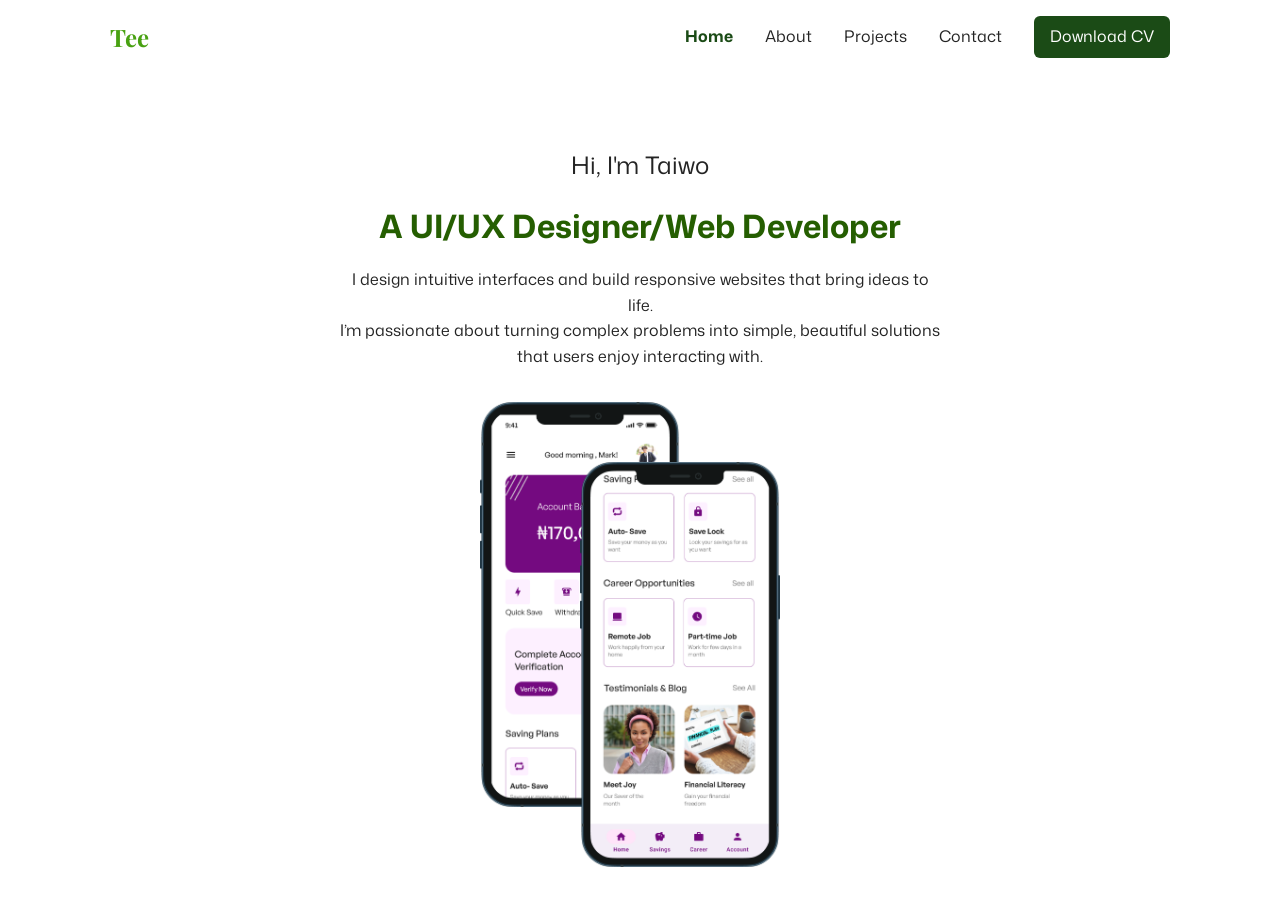
==== index.html @ 858d31c2 "updated the site name updated the site name so it can carry the name" ====
<!doctype html>
<html lang="en">
  <head>
    <meta charset="UTF-8" />
    <meta name="viewport" content="width=device-width, initial-scale=1.0" />
    <title>My Portfolio</title>
    <link rel="stylesheet" href="css/style.css" />
    <link rel="preconnect" href="https://fonts.googleapis.com" />
    <link rel="preconnect" href="https://fonts.gstatic.com" crossorigin />
    <link rel="preconnect" href="https://fonts.googleapis.com" />
    <link rel="preconnect" href="https://fonts.gstatic.com" crossorigin />
    <link rel="preconnect" href="https://fonts.gstatic.com" crossorigin />

    <link
      href="https://fonts.googleapis.com/css2?family=Mona+Sans:wght@400;500;600;700&family=Playfair+Display:wght@400;600;700&display=swap"
      rel="stylesheet"
    />
  </head>
  <body>
    <header class="site-header">
      <div class="container">
        <nav class="nav-bar">
          <a href="#" class="logo">Tee</a>

          <svg
            class="menu-icon"
            xmlns="http://www.w3.org/2000/svg"
            width="24"
            height="24"
            viewBox="0 0 24 24"
          >
            <path
              fill="currentColor"
              d="M3 6h18v2H3zm0 5h18v2H3zm0 5h18v2H3z"
            />
          </svg>

          <ul class="right-links">
            <li><a href="#" class="nav-link active">Home</a></li>
            <li><a href="#" class="nav-link">About</a></li>
            <li><a href="#" class="nav-link">Projects</a></li>
            <li><a href="#" class="nav-link">Contact</a></li>
            <li>
              <a
                href="cv/Taiwo_Akanbi_CV.pdf"
                download="Taiwo_Akanbi_CV"
                class="nav-link btn"
                >Download CV</a
              >
            </li>
          </ul>
        </nav>
        <div class="hero-section">
          <h1>Hi, I'm Taiwo</h1>
          <p>
            <span class="hero-title-role">A UI/UX Designer/Web Developer</span>
          </p>
          <p class="description">
            I design intuitive interfaces and build responsive websites that
            bring ideas to life. <br />I’m passionate about turning complex
            problems into simple, beautiful solutions that users enjoy
            interacting with.
          </p>
          <div class="mockup-wrapper">
            <img
              class="first-image"
              src="./images/savings1.png"
              alt="mockup image"
            />
            <img
              class="second-image"
              src="./images/savings2.png"
              alt="mockup image2"
            />
          </div>
        </div>
      </div>
    </header>
    <script src="js/index.js"></script>
  </body>
</html>
---- css/style.css ----
:root {
  --primary: #1b4b16;
  --secondary: #48a111;
  --accent: #f2b50b;
  --white: #ffffff;
  --black: #242424;
}

* {
  box-sizing: border-box;
  margin: 0;
  padding: 0;
}

body {
  font-family:
    "Mona Sans",
    system-ui,
    -apple-system,
    Segoe UI,
    Roboto,
    Arial,
    sans-serif;
  line-height: 1.6;
  margin: 0;
  color: var(--black);
}

.container {
  width: min(1100px, 100%);
  margin: 0 auto;
  padding: 0 20px;
}

.nav-bar {
  display: flex;
  justify-content: space-between;
  align-items: center;
  position: relative;
  padding: 16px 0;
}

.nav-bar a {
  text-decoration: none;
}

.logo {
  font-size: 1.5rem;
  font-weight: 700;
  color: var(--secondary);
  font-family: "Playfair Display", serif;
  transition: color 0.3s ease;
}

.logo:hover {
  color: var(--primary);
}

.right-links {
  display: flex;
  align-items: center;
  gap: 2rem;
  list-style: none;
  flex-wrap: wrap;
  justify-content: flex-end;
}

.nav-link {
  color: var(--black);
  transition: all 0.3s ease;
}

.nav-link:hover {
  color: var(--primary);
  text-decoration: underline;
}

.active {
  color: var(--primary);
  font-weight: 700;
  text-decoration: underline;
}

.active:hover {
  color: var(--secondary);
}

.btn {
  background-color: var(--primary);
  color: var(--white);
  padding: 8px 16px;
  border-radius: 6px;
  transition: all 0.3s ease;
  text-decoration: none;
  display: inline-block;
}

.btn:hover {
  background-color: var(--secondary);
  color: var(--white);
  text-decoration: none;
}

.menu-icon {
  display: none;
  cursor: pointer;
  color: var(--black);
}

.hero-section {
  display: flex;
  flex-direction: column;
  justify-content: center;
  align-items: center;
  text-align: center;
  padding: 72px 0 40px;
  gap: 16px;
}

.hero-section h1 {
  font-size: 24px;
  font-weight: 400;
}

.hero-title-role {
  color: #255e01;
  font-weight: 700;
  font-size: 32px;
}

.description {
  font-weight: 400;
  max-width: 60ch;
}

.mockup-wrapper {
  position: relative;
  width: 320px;
  height: 320px;
  margin-top: 16px;
}

.first-image {
  position: absolute;
  left: 0;
  top: 0;
  width: 200px;
  height: auto;
}

.second-image {
  position: absolute;
  left: 100px;
  top: 60px;
  width: 200px;
  height: auto;
}

@media (max-width: 480px) {
  .menu-icon {
    display: block;
  }

  .right-links {
    display: none;
  }

  .right-links.open-icon {
    display: flex;
    flex-direction: column;
    gap: 1rem;

    position: absolute;
    top: 56px;
    right: 0;

    background: var(--white);
    padding: 14px;
    border-radius: 10px;
    box-shadow: 0 10px 30px rgba(0, 0, 0, 0.12);
    width: min(240px, 90vw);
    z-index: 10;
  }

  .right-links.open-icon .btn {
    width: 100%;
    text-align: center;
  }

  .hero-title-role {
    font-size: 24px;
  }

  .mockup-wrapper {
    width: 260px;
    height: 260px;
  }

  .first-image,
  .second-image {
    width: 160px;
  }

  .second-image {
    left: 80px;
    top: 50px;
  }
}
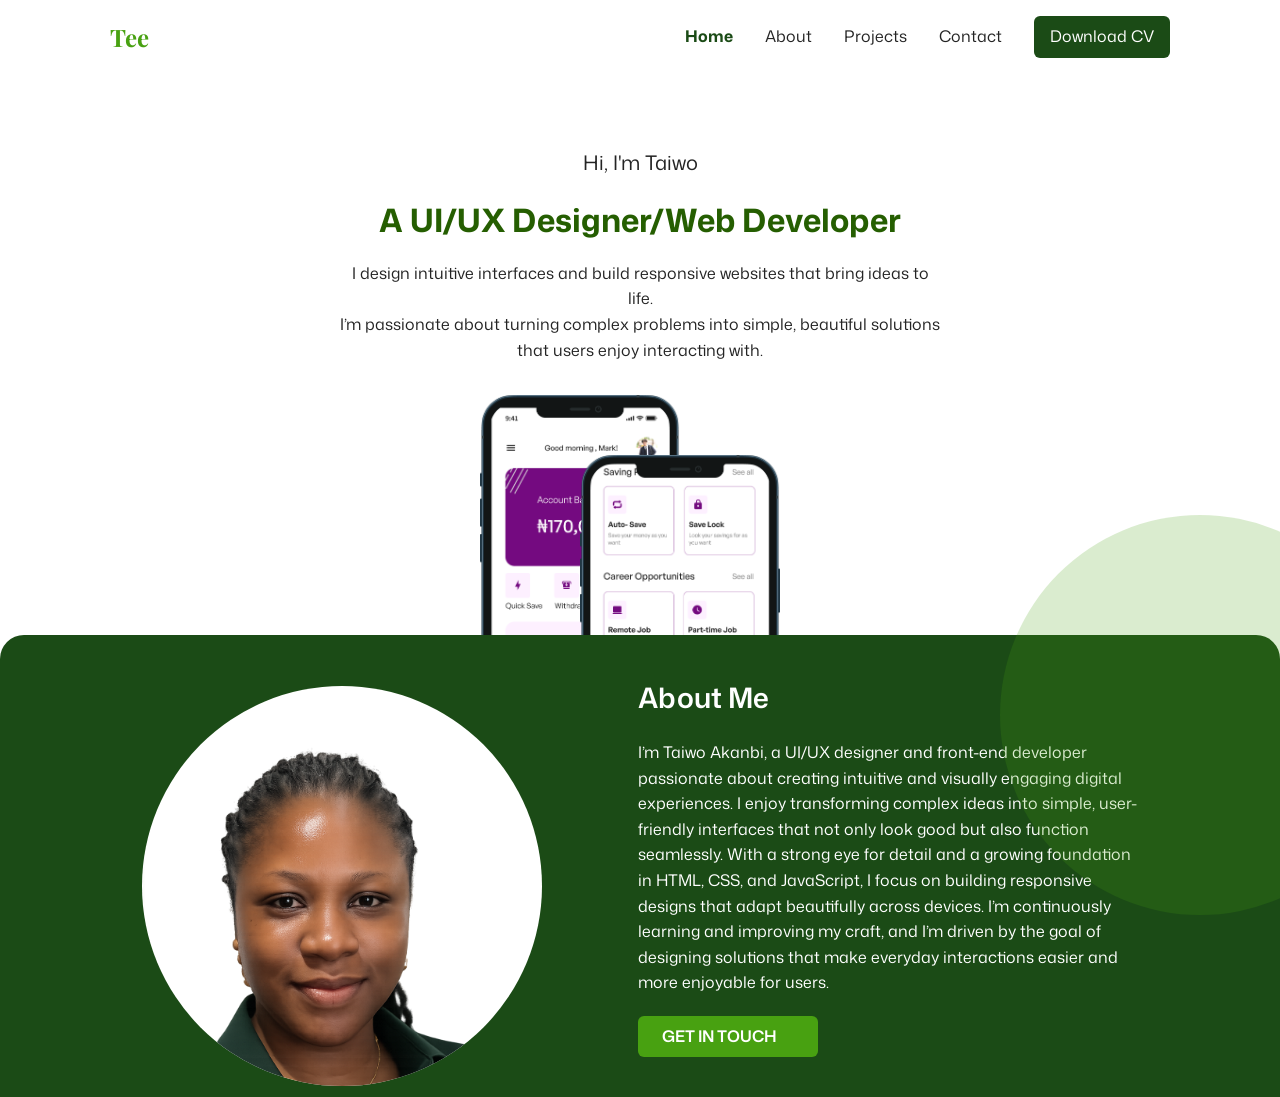
==== commit bd32a25d: "about-section I designed the about-section" ====
--- a/index.html
+++ b/index.html
@@ -42,7 +42,7 @@
             <li><a href="#" class="nav-link">Contact</a></li>
             <li>
               <a
-                href="cv/Taiwo_Akanbi_CV.pdf"
+                href="cv/Taiwo_Adetoun_Akanbi_public_ CV.pdf"
                 download="Taiwo_Akanbi_CV"
                 class="nav-link btn"
                 >Download CV</a
@@ -51,7 +51,7 @@
           </ul>
         </nav>
         <div class="hero-section">
-          <h1>Hi, I'm Taiwo</h1>
+          <h2>Hi, I'm Taiwo</h2>
           <p>
             <span class="hero-title-role">A UI/UX Designer/Web Developer</span>
           </p>
@@ -76,6 +76,32 @@
         </div>
       </div>
     </header>
+    <div class="about-page">
+      <div class="decor"></div>
+      <div class="container">
+        <div class="about-contents">
+          <div class="my-image">
+            <img src="images/tee_pix.png" alt="My picture" />
+          </div>
+          <div class="about-me">
+            <h3>About Me</h3>
+            <p class="describe-me">
+              I’m Taiwo Akanbi, a UI/UX designer and front-end developer
+              passionate about creating intuitive and visually engaging digital
+              experiences. I enjoy transforming complex ideas into simple,
+              user-friendly interfaces that not only look good but also function
+              seamlessly. With a strong eye for detail and a growing foundation
+              in HTML, CSS, and JavaScript, I focus on building responsive
+              designs that adapt beautifully across devices. I’m continuously
+              learning and improving my craft, and I’m driven by the goal of
+              designing solutions that make everyday interactions easier and
+              more enjoyable for users.
+            </p>
+            <a href="#about-page" class="about-btn">GET IN TOUCH</a>
+          </div>
+        </div>
+      </div>
+    </div>
     <script src="js/index.js"></script>
   </body>
 </html>
--- a/css/style.css
+++ b/css/style.css
@@ -27,7 +27,7 @@
 }
 
 .container {
-  width: min(1100px, 100%);
+  max-width: 1100px;
   margin: 0 auto;
   padding: 0 20px;
 }
@@ -64,6 +64,9 @@
   flex-wrap: wrap;
   justify-content: flex-end;
 }
+.right-links a:hover {
+  color: var(--primary);
+}
 
 .nav-link {
   color: var(--black);
@@ -71,18 +74,18 @@
 }
 
 .nav-link:hover {
-  color: var(--primary);
+  color: var(--secondary);
   text-decoration: underline;
+}
+h2 {
+  font-size: 20px;
+  font-weight: 400;
 }
 
 .active {
   color: var(--primary);
   font-weight: 700;
   text-decoration: underline;
-}
-
-.active:hover {
-  color: var(--secondary);
 }
 
 .btn {
@@ -97,7 +100,7 @@
 
 .btn:hover {
   background-color: var(--secondary);
-  color: var(--white);
+  color: var(--white) !important;
   text-decoration: none;
 }
 
@@ -115,6 +118,8 @@
   text-align: center;
   padding: 72px 0 40px;
   gap: 16px;
+  position: relative;
+  z-index: 1;
 }
 
 .hero-section h1 {
@@ -181,6 +186,19 @@
     width: min(240px, 90vw);
     z-index: 10;
   }
+  .right-links.open-icon a {
+    display: block;
+    padding: 10px 12px;
+    border-radius: 8px;
+  }
+  .right-links.open-icon li {
+    width: 100%;
+  }
+
+  .right-links.open-icon a:hover {
+    background: rgba(27, 75, 22, 0.08);
+    text-decoration: none;
+  }
 
   .right-links.open-icon .btn {
     width: 100%;
@@ -206,3 +224,124 @@
     top: 50px;
   }
 }
+
+.about-page {
+  background-color: var(--primary);
+  padding-top: 40px;
+
+  margin-top: -120px;
+  position: relative;
+  z-index: 2;
+
+  border-top-left-radius: 24px;
+  border-top-right-radius: 24px;
+}
+.about-contents {
+  display: flex;
+  justify-content: space-around;
+  align-items: center;
+  gap: 32px;
+  color: white;
+  position: relative;
+}
+.describe-me {
+  max-width: 500px;
+}
+.my-image {
+  width: 400px;
+  height: 400px;
+  background-color: var(--white);
+  border-radius: 50%;
+  position: relative;
+  overflow: hidden;
+}
+.my-image img {
+  width: 100%;
+  height: 100%;
+  object-fit: cover;
+  object-position: center top;
+  display: block;
+}
+.about-btn {
+  background-color: var(--secondary);
+  color: var(--white);
+  padding: 8px 24px;
+  border-radius: 6px;
+  transition: all 0.3s ease;
+  text-decoration: none;
+  display: inline-block;
+  width: 180px;
+  font-weight: 600;
+}
+
+.about-btn:hover {
+  background-color: #ccf3b5;
+  color: var(--primary);
+  text-decoration: none;
+}
+.about-me {
+  display: flex;
+  flex-direction: column;
+  gap: 20px;
+  padding-bottom: 40px;
+}
+.about-me h3 {
+  font-weight: 600;
+  font-size: 28px;
+}
+.decor {
+  width: 400px;
+  height: 400px;
+  border-radius: 400px;
+  background-color: var(--secondary);
+  position: absolute;
+  right: -120px;
+  top: -120px;
+  z-index: 10;
+  opacity: 0.2;
+}
+
+@media (max-width: 480px) {
+  .about-contents {
+    display: flex;
+    flex-direction: column;
+    gap: 32px;
+    color: white;
+  }
+
+  .about-me h3 {
+    display: block;
+  }
+  .describe-me {
+    display: block;
+  }
+  .about-btn {
+    display: block;
+  }
+
+  .my-image {
+    width: 200px;
+    height: 200px;
+  }
+
+  .about-me {
+    display: flex;
+    flex-direction: column;
+    gap: 20px;
+    justify-content: center;
+    align-items: center;
+    padding: 20px;
+  }
+  .describe-me {
+    text-align: center;
+  }
+  .decor {
+    width: 200px;
+    height: 200px;
+
+    top: -60px;
+    right: -60px;
+
+    opacity: 0.15;
+  }
+}
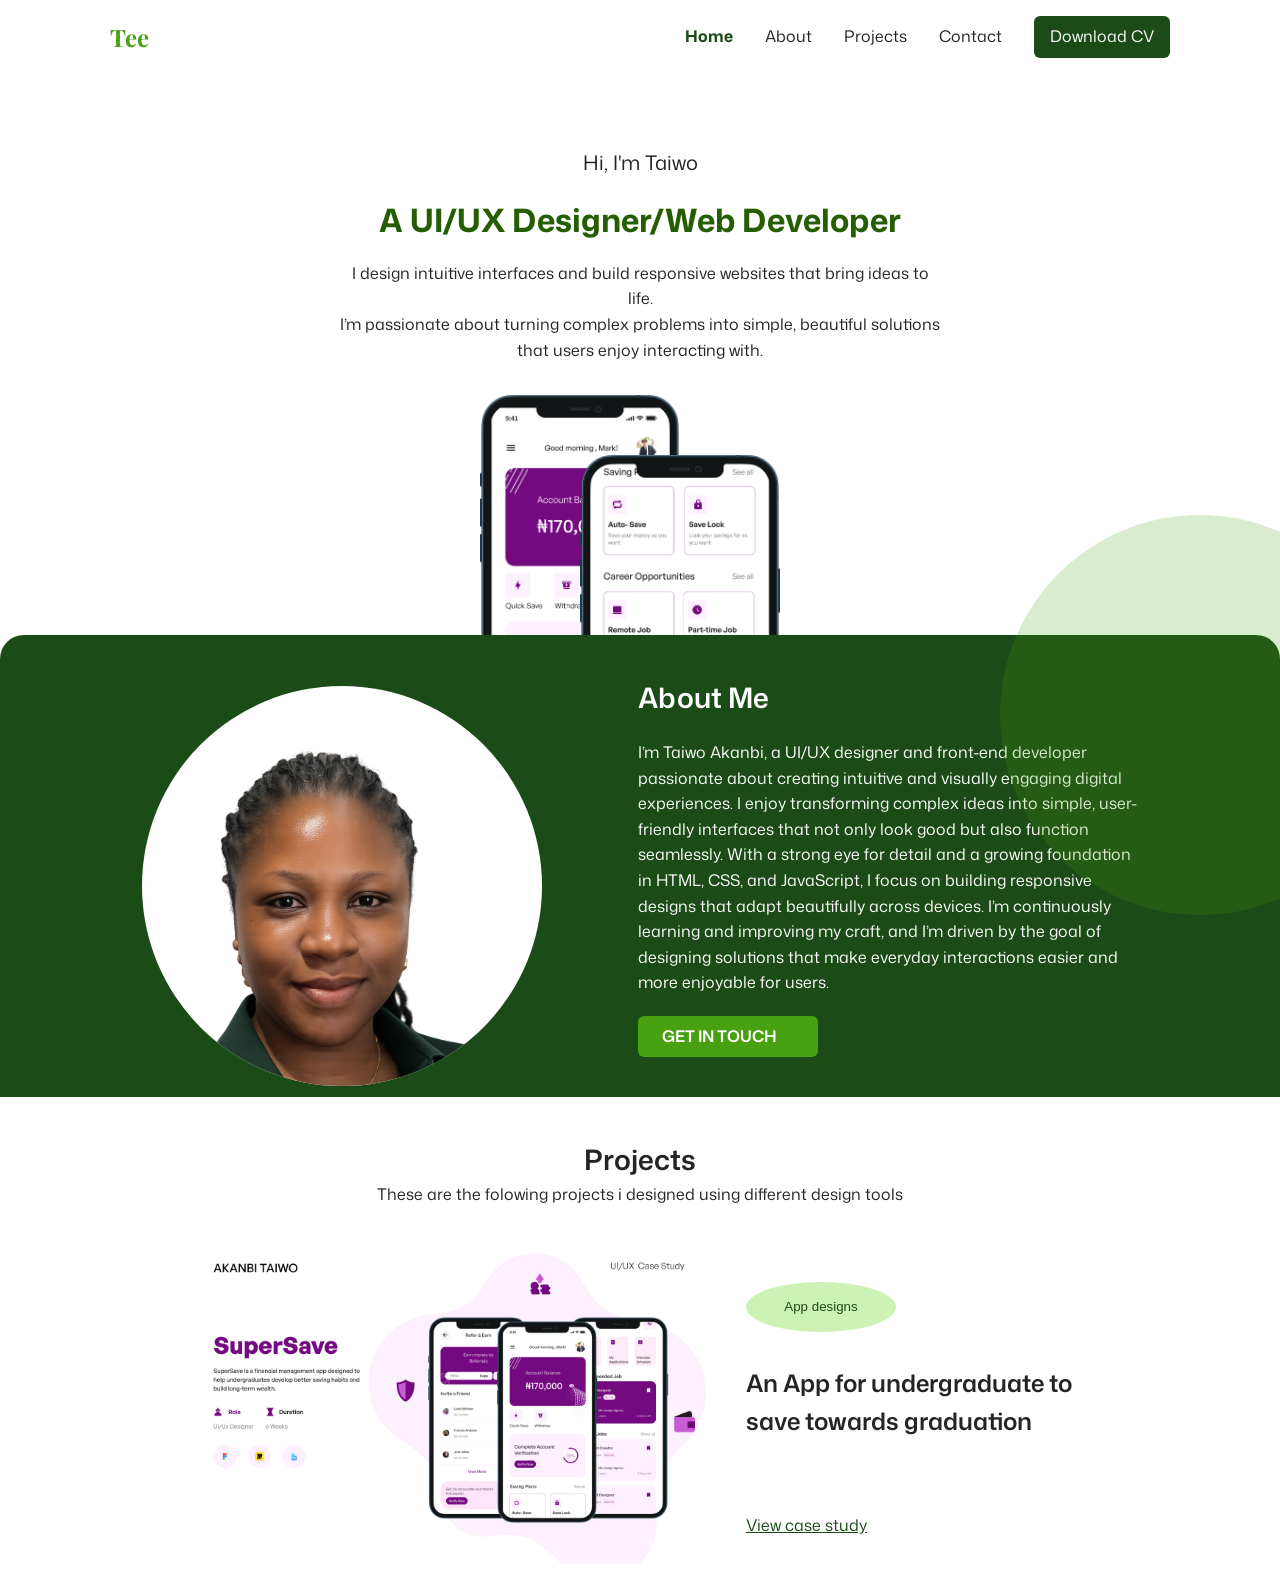
==== commit f0047015: "project i updated the project section of the portfoilo website" ====
--- a/index.html
+++ b/index.html
@@ -102,6 +102,31 @@
         </div>
       </div>
     </div>
+    <section class="project-section">
+      <div class="container">
+        <div class="project">
+          <h3>Projects</h3>
+          <p>
+            These are the folowing projects i designed using different design
+            tools
+          </p>
+          <div class="projects-phase">
+            <div class="project1-image">
+              <img src="images/Supersave.jpg" alt="Supersave App" />
+            </div>
+            <div class="project-description">
+              <button class="app-btn">App designs</button>
+              <p class="app-title">
+                An App for undergraduate to save towards graduation
+              </p>
+              <a href="projects/supersave/index.html" target="_blank"
+                >View case study</a
+              >
+            </div>
+          </div>
+        </div>
+      </div>
+    </section>
     <script src="js/index.js"></script>
   </body>
 </html>
--- a/css/style.css
+++ b/css/style.css
@@ -246,6 +246,7 @@
 }
 .describe-me {
   max-width: 500px;
+  text-align:left;
 }
 .my-image {
   width: 400px;
@@ -345,3 +346,56 @@
     opacity: 0.15;
   }
 }
+.projects-phase {
+  display:flex;
+  justify-content: center;
+  align-items: center;
+  gap:32px;
+}
+.project1-image{
+  width:50%;
+  height:auto;
+}
+.project1-image img {
+  width:100%;
+  height:100%;
+  object-fit: contain;
+}
+.project-description {
+  display:flex;
+  flex-direction: column;
+  gap:32px;
+}
+.app-btn {
+  background-color: #ccf3b5;
+  width:150px;
+  height:50px;
+  border:none;
+  border-radius:50%;
+  color:var(--primary);
+
+}
+.app-title{
+  font-size: 24px;
+  font-weight: 600;
+  width:350px;
+  text-align: left;
+}
+.project h3,p {
+  text-align: center;
+}
+.project h3{
+   font-weight: 600;
+  font-size: 28px;
+  padding-top:40px;
+}
+.project p{
+  padding-bottom:40px;
+}
+.project-description a {
+  color:var(--primary);
+  transition:color 0.3s ease;
+}
+.project-description a:hover {
+  color:var(--secondary);
+}
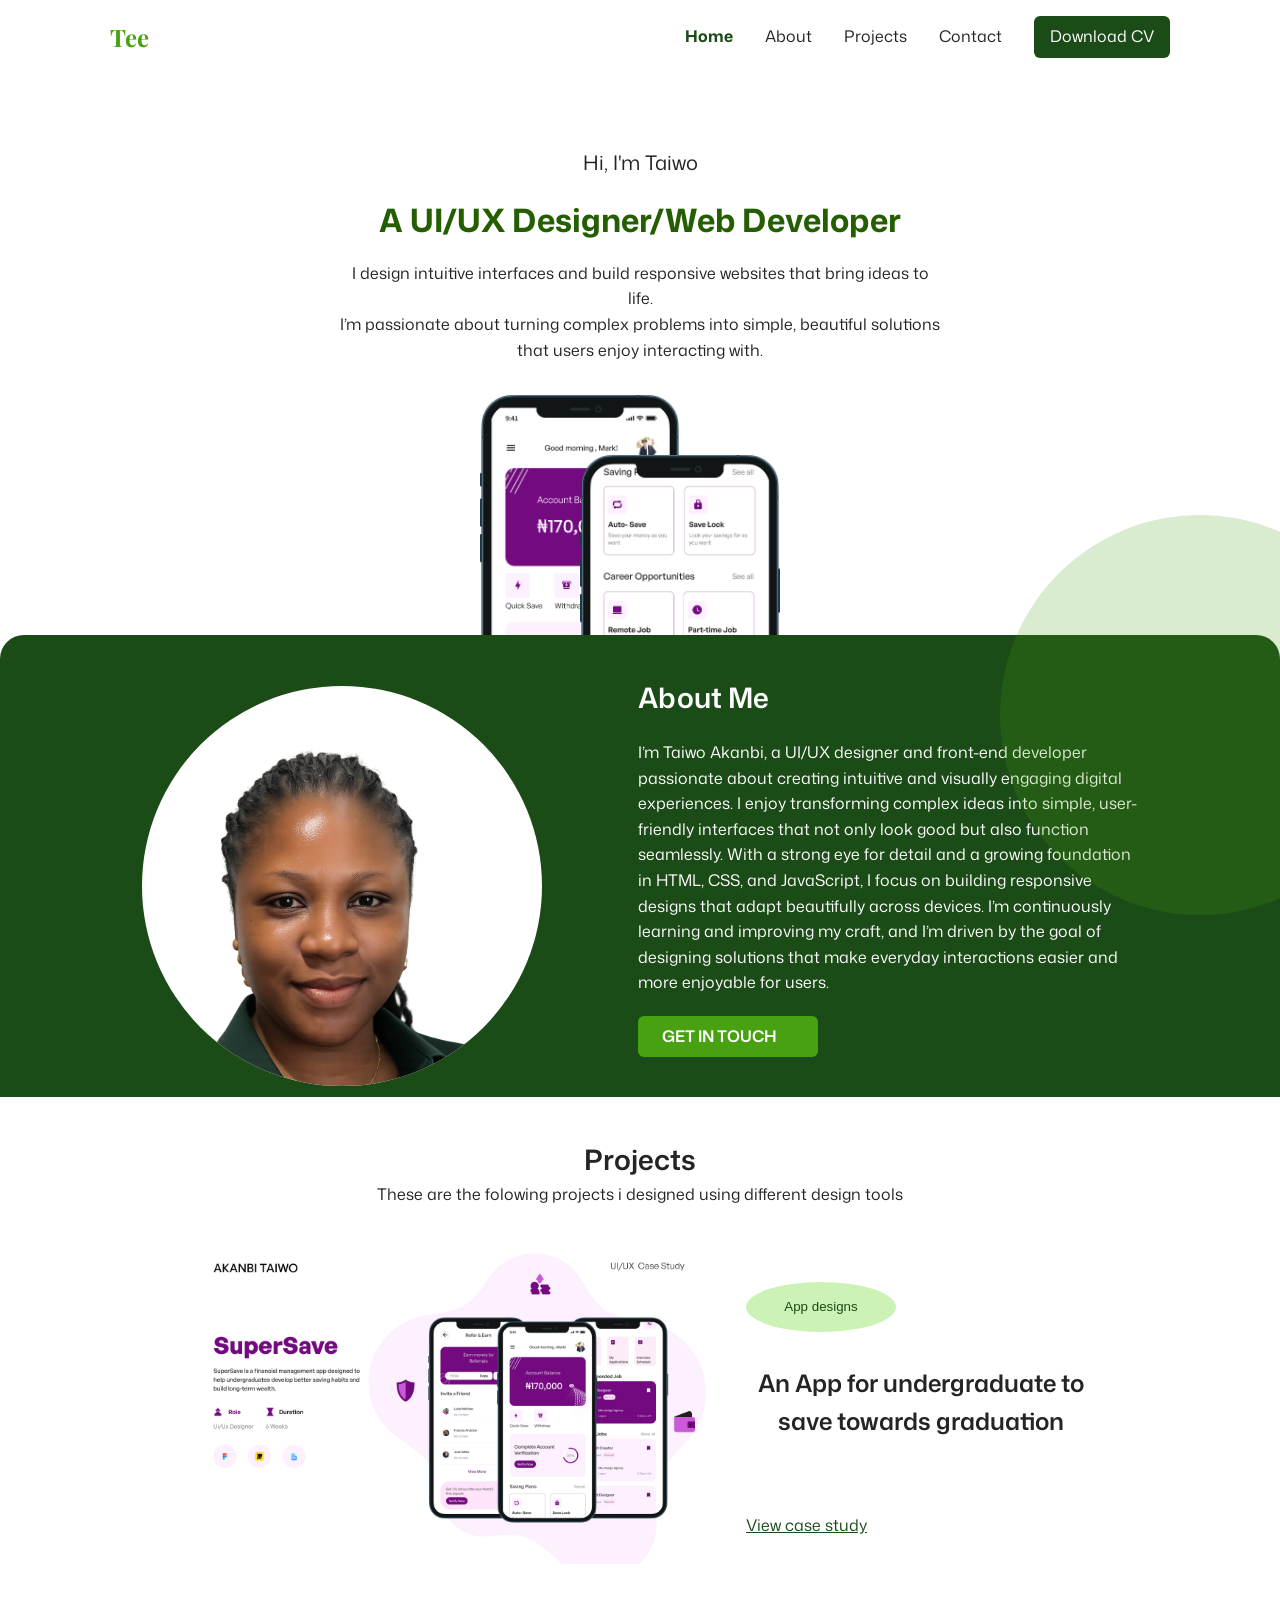
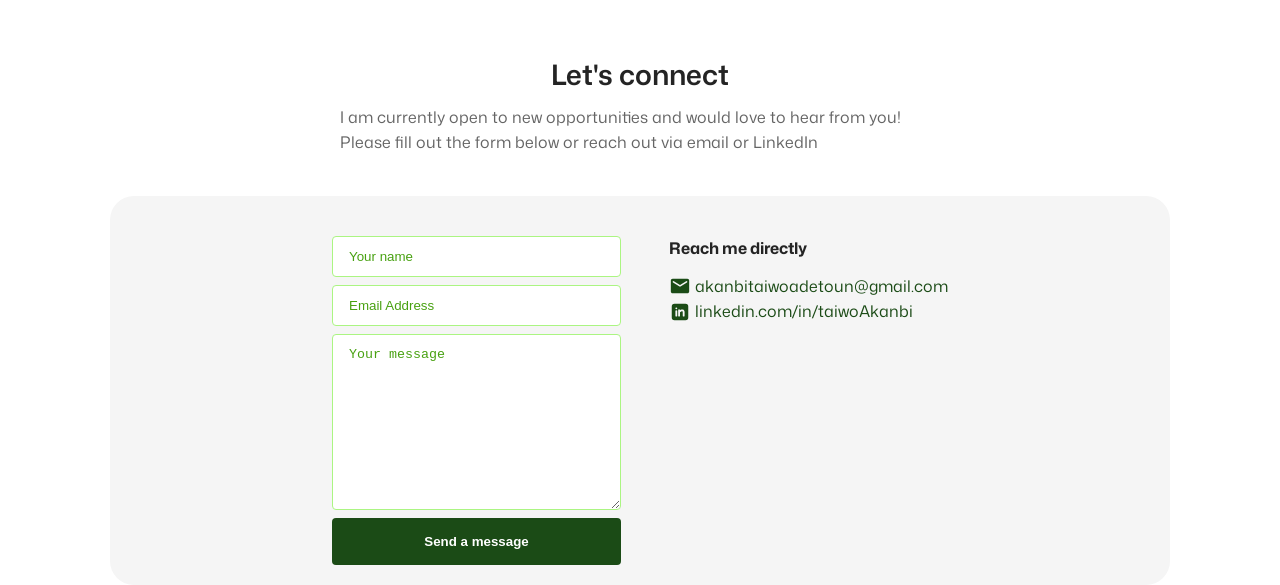
==== commit d95b1c11: "improved version i improved the contact section" ====
--- a/index.html
+++ b/index.html
@@ -127,6 +127,80 @@
         </div>
       </div>
     </section>
+    <section class="contact" id="contact">
+      <div class="container">
+        <h2 class="connect">Let's connect</h2>
+        <p class="connect-paragraph">
+          I am currently open to new opportunities and would love to hear from
+          you! Please fill out the form below or reach out via email or LinkedIn
+        </p>
+        <div class="contact-form">
+          <div class="form1">
+            <form action="" method="post">
+              <input type="text" id="name" placeholder="Your name" required />
+              <input
+                type="email"
+                id="email"
+                placeholder="Email Address"
+                required
+              />
+              <textarea
+                name="message"
+                id="message"
+                cols="30"
+                rows="10"
+                placeholder="Your message"
+              ></textarea>
+              <button type="submit" class="message-button">
+                Send a message
+              </button>
+            </form>
+          </div>
+          <div class="form2">
+            <h4>Reach me directly</h4>
+            <ul class="my-links">
+              <li class="link link1">
+                <svg
+                  xmlns="http://www.w3.org/2000/svg"
+                  width="24"
+                  height="24"
+                  viewBox="0 0 24 24"
+                >
+                  <path
+                    fill="currentColor"
+                    d="M20 4H4c-1.1 0-1.99.9-1.99 2L2 18c0 1.1.9 2 2 2h16c1.1 0 2-.9 2-2V6c0-1.1-.9-2-2-2m-.4 4.25l-7.07 4.42c-.32.2-.74.2-1.06 0L4.4 8.25a.85.85 0 1 1 .9-1.44L12 11l6.7-4.19a.85.85 0 1 1 .9 1.44"
+                  />
+                </svg>
+                <a href="mailto:akanbitaiwoadetoun@gmail.com">
+                  akanbitaiwoadetoun@gmail.com
+                </a>
+              </li>
+              <li class="link link2">
+                <svg
+                  xmlns="http://www.w3.org/2000/svg"
+                  width="24"
+                  height="24"
+                  viewBox="0 0 24 24"
+                >
+                  <g fill="none" fill-rule="evenodd">
+                    <path
+                      d="m12.593 23.258l-.011.002l-.071.035l-.02.004l-.014-.004l-.071-.035q-.016-.005-.024.005l-.004.01l-.017.428l.005.02l.01.013l.104.074l.015.004l.012-.004l.104-.074l.012-.016l.004-.017l-.017-.427q-.004-.016-.017-.018m.265-.113l-.013.002l-.185.093l-.01.01l-.003.011l.018.43l.005.012l.008.007l.201.093q.019.005.029-.008l.004-.014l-.034-.614q-.005-.018-.02-.022m-.715.002a.02.02 0 0 0-.027.006l-.006.014l-.034.614q.001.018.017.024l.015-.002l.201-.093l.01-.008l.004-.011l.017-.43l-.003-.012l-.01-.01z"
+                    />
+                    <path
+                      fill="currentColor"
+                      d="M18 3a3 3 0 0 1 3 3v12a3 3 0 0 1-3 3H6a3 3 0 0 1-3-3V6a3 3 0 0 1 3-3zM8 10a1 1 0 0 0-1 1v5a1 1 0 1 0 2 0v-5a1 1 0 0 0-1-1m3-1a1 1 0 0 0-1 1v6a1 1 0 1 0 2 0v-3.66c.305-.344.82-.748 1.393-.993c.333-.142.834-.2 1.182-.09a.55.55 0 0 1 .293.188c.052.07.132.226.132.555v4a1 1 0 0 0 2 0v-4c0-.67-.17-1.266-.524-1.744a2.54 2.54 0 0 0-1.301-.907c-.902-.283-1.901-.126-2.568.16a6 6 0 0 0-.623.312A1 1 0 0 0 11 9M8 7a1 1 0 1 0 0 2a1 1 0 0 0 0-2"
+                    />
+                  </g>
+                </svg>
+                <a href="https://linkedin.com/in/taiwoAkanbi" target="_blank">
+                  linkedin.com/in/taiwoAkanbi
+                </a>
+              </li>
+            </ul>
+          </div>
+        </div>
+      </div>
+    </section>
     <script src="js/index.js"></script>
   </body>
 </html>
--- a/css/style.css
+++ b/css/style.css
@@ -4,6 +4,7 @@
   --accent: #f2b50b;
   --white: #ffffff;
   --black: #242424;
+  --muted: rgba(36, 36, 36, 0.7);
 }
 
 * {
@@ -246,7 +247,7 @@
 }
 .describe-me {
   max-width: 500px;
-  text-align:left;
+  text-align: left;
 }
 .my-image {
   width: 400px;
@@ -347,55 +348,153 @@
   }
 }
 .projects-phase {
-  display:flex;
+  display: flex;
   justify-content: center;
   align-items: center;
-  gap:32px;
-}
-.project1-image{
-  width:50%;
-  height:auto;
+  gap: 32px;
+}
+.project1-image {
+  width: 50%;
+  height: auto;
 }
 .project1-image img {
-  width:100%;
-  height:100%;
+  width: 100%;
+  height: 100%;
   object-fit: contain;
 }
 .project-description {
-  display:flex;
+  display: flex;
   flex-direction: column;
-  gap:32px;
+  gap: 32px;
 }
 .app-btn {
   background-color: #ccf3b5;
-  width:150px;
-  height:50px;
-  border:none;
-  border-radius:50%;
-  color:var(--primary);
-
-}
-.app-title{
+  width: 150px;
+  height: 50px;
+  border: none;
+  border-radius: 50%;
+  color: var(--primary);
+}
+.app-title {
   font-size: 24px;
   font-weight: 600;
-  width:350px;
+  width: 350px;
   text-align: left;
 }
-.project h3,p {
+.project h3,
+.project p {
   text-align: center;
 }
-.project h3{
-   font-weight: 600;
+.project h3 {
+  font-weight: 600;
   font-size: 28px;
-  padding-top:40px;
-}
-.project p{
-  padding-bottom:40px;
+  padding-top: 40px;
+}
+.project p {
+  padding-bottom: 40px;
 }
 .project-description a {
-  color:var(--primary);
-  transition:color 0.3s ease;
+  color: var(--primary);
+  transition: color 0.3s ease;
 }
 .project-description a:hover {
-  color:var(--secondary);
-}+  color: var(--secondary);
+}
+.contact {
+  margin-top: 40px;
+}
+.contact h2 {
+  text-align: center;
+  margin-bottom: 8px;
+}
+.contact p {
+  max-width: 60ch;
+  margin: 0 auto 80px;
+  color: var(--muted);
+}
+.contact-form {
+  display: flex;
+  padding: 20px 10px;
+  background-color: whitesmoke;
+  align-items: flex-start;
+  justify-content: center;
+  gap: 48px;
+  border-radius: 24px;
+}
+.form1 form {
+  display: flex;
+  flex-direction: column;
+  margin-top: 20px;
+}
+
+form input,
+form textarea {
+  padding: 12px 16px;
+  margin-bottom: 8px;
+  border: 1px solid #abf582;
+  border-radius: 4px;
+}
+input:focus,
+textarea:focus {
+  background-color: #f0f6ed;
+  border: 1px solid #abf582;
+}
+.form1 {
+  max-width: 450px;
+}
+
+.form2 {
+  display: flex;
+  flex-direction: column;
+  margin-top: 20px;
+  justify-content: flex-start;
+}
+form ::placeholder {
+  color: #48a111;
+}
+.my-links {
+  list-style: none;
+  margin-top: 12px;
+}
+.link svg {
+  width: 22px;
+  height: 22px;
+  color: var(--primary);
+}
+.link {
+  display: flex;
+  align-items: center;
+  gap: 4px;
+}
+.link a {
+  color: var(--primary);
+  text-decoration: none;
+}
+.message-button {
+  padding-top: 16px;
+  padding-bottom: 16px;
+  background-color: var(--primary);
+  color: white;
+  border-radius: 4px;
+  border: none;
+  font-weight: 700;
+}
+.connect {
+  font-weight: 600;
+  font-size: 28px;
+  padding-top: 40px;
+}
+.connect-paragraph {
+  color: var(--muted);
+  margin: 0 auto 40px !important;
+}
+@media (max-width: 480px) {
+  .contact-form {
+    display: flex;
+    flex-direction: column;
+    gap: 48px;
+  }
+  .form1 {
+    width: 100%;
+  }
+}
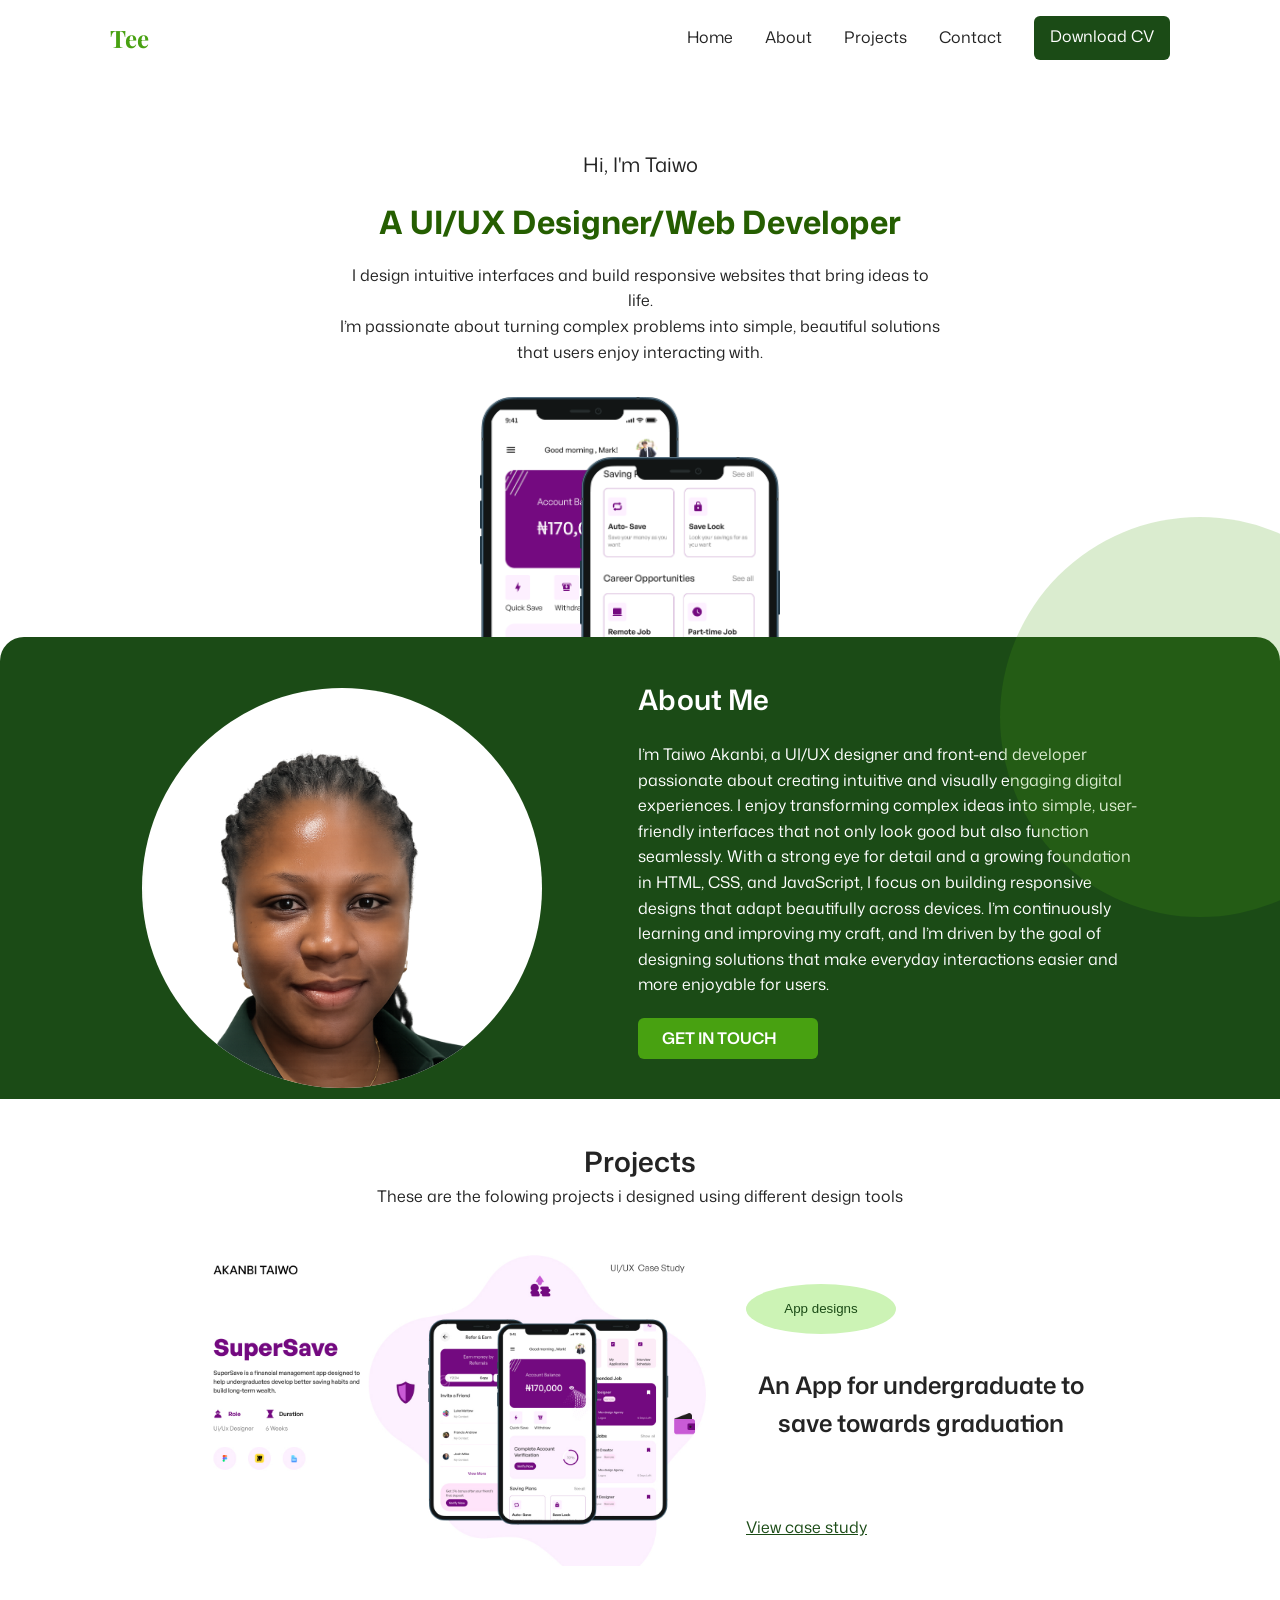
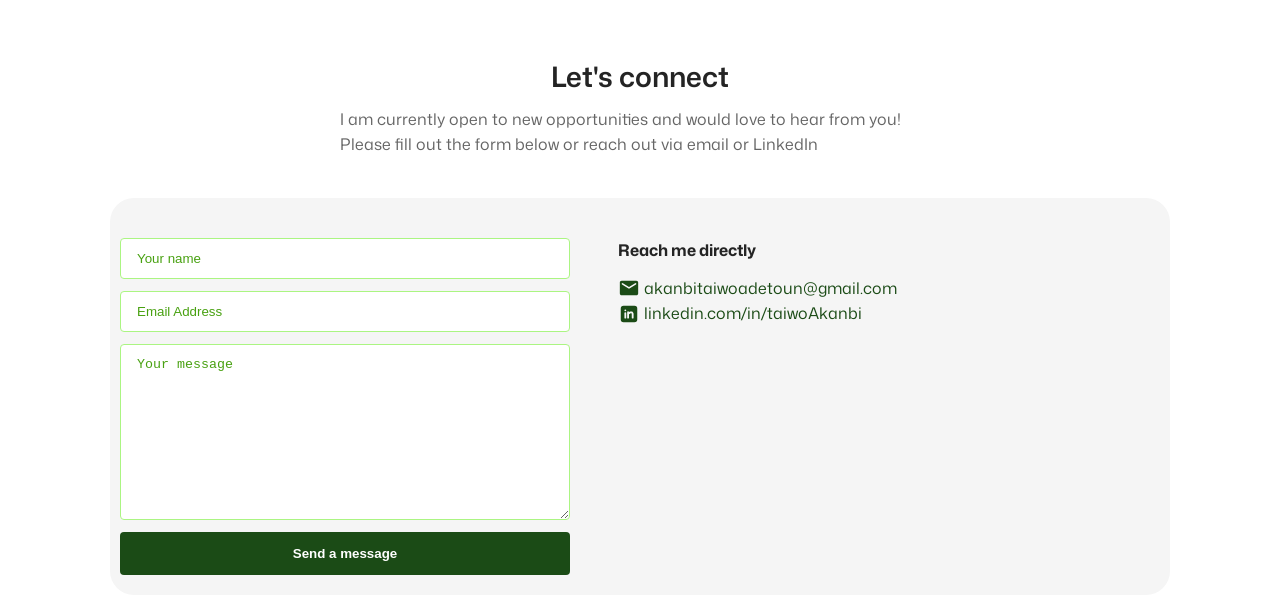
==== commit 7296b815: "updated i updated the html, css and javascript" ====
--- a/index.html
+++ b/index.html
@@ -36,10 +36,10 @@
           </svg>
 
           <ul class="right-links">
-            <li><a href="#" class="nav-link active">Home</a></li>
-            <li><a href="#" class="nav-link">About</a></li>
-            <li><a href="#" class="nav-link">Projects</a></li>
-            <li><a href="#" class="nav-link">Contact</a></li>
+            <li><a href="#home" class="nav-link">Home</a></li>
+            <li><a href="#about" class="nav-link">About</a></li>
+            <li><a href="#projects" class="nav-link">Projects</a></li>
+            <li><a href="#contact" class="nav-link">Contact</a></li>
             <li>
               <a
                 href="cv/Taiwo_Adetoun_Akanbi_public_ CV.pdf"
@@ -50,7 +50,7 @@
             </li>
           </ul>
         </nav>
-        <div class="hero-section">
+        <div class="hero-section" id="home">
           <h2>Hi, I'm Taiwo</h2>
           <p>
             <span class="hero-title-role">A UI/UX Designer/Web Developer</span>
@@ -76,7 +76,7 @@
         </div>
       </div>
     </header>
-    <div class="about-page">
+    <div class="about-page" id="about">
       <div class="decor"></div>
       <div class="container">
         <div class="about-contents">
@@ -97,12 +97,12 @@
               designing solutions that make everyday interactions easier and
               more enjoyable for users.
             </p>
-            <a href="#about-page" class="about-btn">GET IN TOUCH</a>
+            <a href="#contact" class="about-btn">GET IN TOUCH</a>
           </div>
         </div>
       </div>
     </div>
-    <section class="project-section">
+    <section class="project-section" id="projects">
       <div class="container">
         <div class="project">
           <h3>Projects</h3>
@@ -136,7 +136,7 @@
         </p>
         <div class="contact-form">
           <div class="form1">
-            <form action="" method="post">
+            <form action="" method="post" id="contact-form">
               <input type="text" id="name" placeholder="Your name" required />
               <input
                 type="email"
--- a/css/style.css
+++ b/css/style.css
@@ -11,6 +11,9 @@
   box-sizing: border-box;
   margin: 0;
   padding: 0;
+}
+html {
+  scroll-behavior: smooth;
 }
 
 body {
@@ -51,6 +54,13 @@
   color: var(--secondary);
   font-family: "Playfair Display", serif;
   transition: color 0.3s ease;
+
+  border: none;
+  outline: none;
+  text-decoration: none;
+}
+.logo:focus {
+  outline: none;
 }
 
 .logo:hover {
@@ -72,6 +82,15 @@
 .nav-link {
   color: var(--black);
   transition: all 0.3s ease;
+  text-decoration: none;
+  border-bottom: 2px solid transparent;
+  transition:
+    color 0.3s ease,
+    border-bottom 0.3s ease;
+}
+.nav-link.clicked {
+  color: var(--primary);
+  border-bottom: 2px solid var(--primary);
 }
 
 .nav-link:hover {
@@ -81,12 +100,6 @@
 h2 {
   font-size: 20px;
   font-weight: 400;
-}
-
-.active {
-  color: var(--primary);
-  font-weight: 700;
-  text-decoration: underline;
 }
 
 .btn {
@@ -420,6 +433,7 @@
   justify-content: center;
   gap: 48px;
   border-radius: 24px;
+  flex-wrap: wrap;
 }
 .form1 form {
   display: flex;
@@ -427,13 +441,6 @@
   margin-top: 20px;
 }
 
-form input,
-form textarea {
-  padding: 12px 16px;
-  margin-bottom: 8px;
-  border: 1px solid #abf582;
-  border-radius: 4px;
-}
 input:focus,
 textarea:focus {
   background-color: #f0f6ed;
@@ -441,6 +448,7 @@
 }
 .form1 {
   max-width: 450px;
+  flex: 1 1 400px;
 }
 
 .form2 {
@@ -448,6 +456,15 @@
   flex-direction: column;
   margin-top: 20px;
   justify-content: flex-start;
+  flex: 1 1 400px;
+}
+.form1 form input,
+.form1 form textarea {
+  width: 100%;
+  padding: 12px 16px;
+  margin-bottom: 12px;
+  border: 1px solid #abf582;
+  border-radius: 4px;
 }
 form ::placeholder {
   color: #48a111;
@@ -471,13 +488,17 @@
   text-decoration: none;
 }
 .message-button {
-  padding-top: 16px;
-  padding-bottom: 16px;
+  padding: 14px;
   background-color: var(--primary);
   color: white;
   border-radius: 4px;
   border: none;
   font-weight: 700;
+  cursor: pointer;
+  transition: background-color 0.3s ease;
+}
+.message-button:hover {
+  background-color: var(--secondary);
 }
 .connect {
   font-weight: 600;
@@ -488,13 +509,57 @@
   color: var(--muted);
   margin: 0 auto 40px !important;
 }
-@media (max-width: 480px) {
+@media (max-width: 768px) {
   .contact-form {
     display: flex;
     flex-direction: column;
-    gap: 48px;
-  }
-  .form1 {
+    gap: 32px;
+    padding: 16px;
+    align-items: center;
+  }
+
+  .form1,
+  .form2 {
+    flex: 1 1 100%;
+    max-width: 450px;
+  }
+  .my-links {
+    list-style: none;
+    margin-top: 12px;
+    display: flex;
+    flex-direction: column;
+    gap: 10px;
+    justify-content: center;
     width: 100%;
-  }
-}
+    max-width: 450px;
+    text-align: center;
+  }
+
+  .link a {
+    font-size: 16px;
+  }
+  .connect-paragraph {
+    max-width: 90%;
+    text-align: center;
+    margin: 0 auto 24px;
+  }
+}
+
+@media (max-width: 480px) {
+  .contact-form {
+    padding: 12px;
+    gap: 24px;
+  }
+
+  .message-button {
+    width: 100%;
+  }
+  .message-button {
+    width: 100%;
+  }
+  .connect-paragraph {
+    max-width: 95%;
+    margin-bottom: 16px;
+    font-size: 14px;
+  }
+}
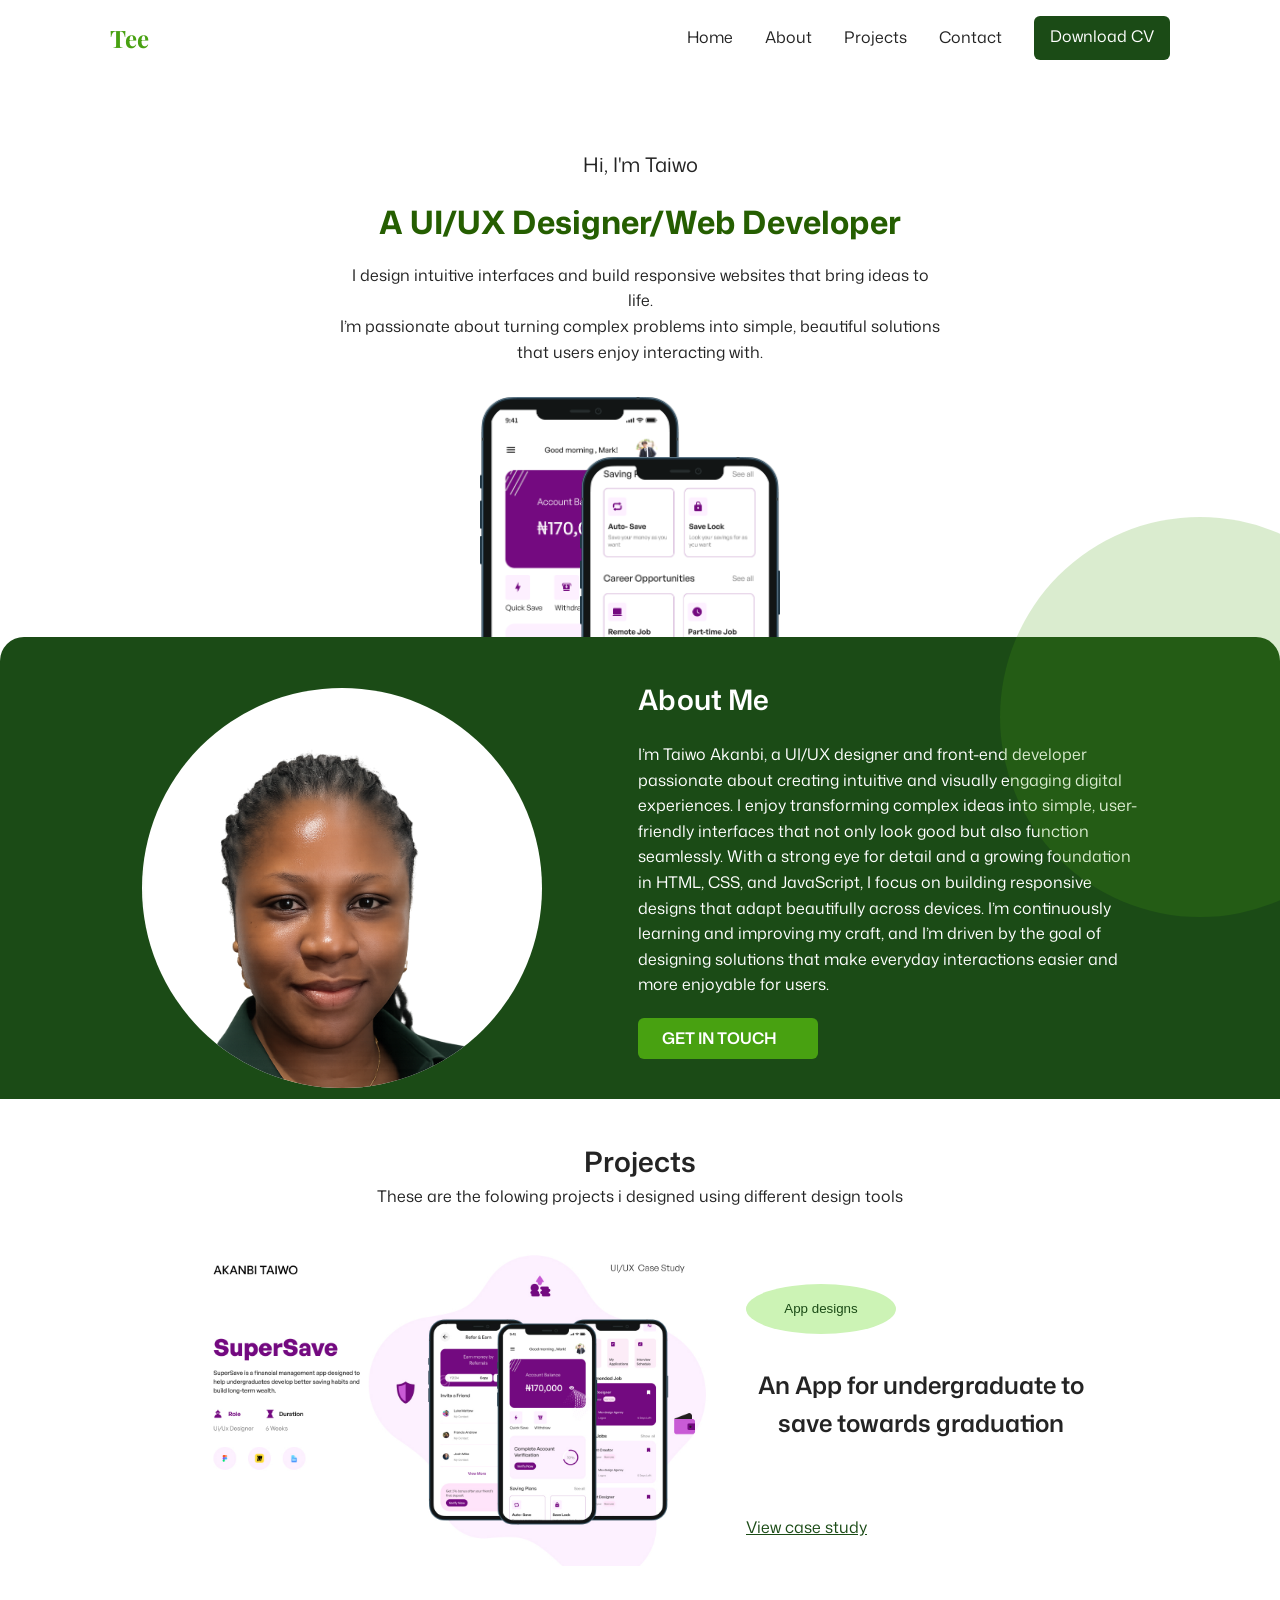
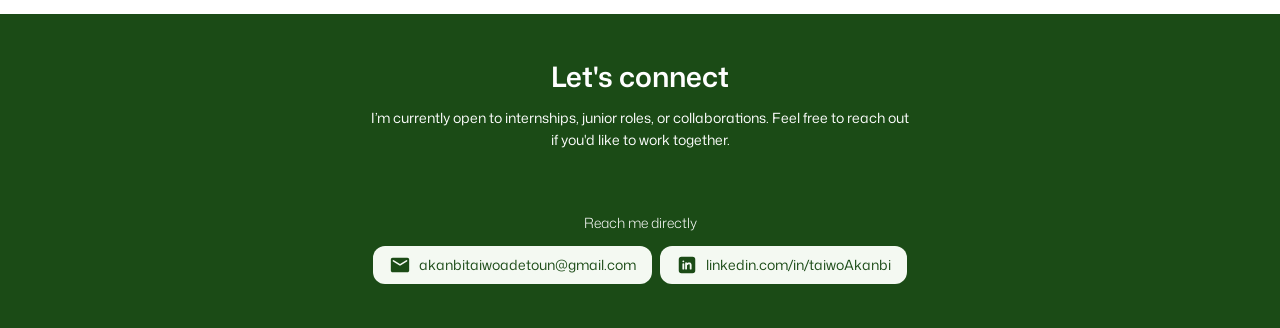
==== commit f5b35890: "Updated my html and css I removed the form" ====
--- a/index.html
+++ b/index.html
@@ -128,34 +128,13 @@
       </div>
     </section>
     <section class="contact" id="contact">
-      <div class="container">
+      <div class="container contact-container">
         <h2 class="connect">Let's connect</h2>
         <p class="connect-paragraph">
-          I am currently open to new opportunities and would love to hear from
-          you! Please fill out the form below or reach out via email or LinkedIn
+          I’m currently open to internships, junior roles, or collaborations.
+          Feel free to reach out if you'd like to work together.
         </p>
         <div class="contact-form">
-          <div class="form1">
-            <form action="" method="post" id="contact-form">
-              <input type="text" id="name" placeholder="Your name" required />
-              <input
-                type="email"
-                id="email"
-                placeholder="Email Address"
-                required
-              />
-              <textarea
-                name="message"
-                id="message"
-                cols="30"
-                rows="10"
-                placeholder="Your message"
-              ></textarea>
-              <button type="submit" class="message-button">
-                Send a message
-              </button>
-            </form>
-          </div>
           <div class="form2">
             <h4>Reach me directly</h4>
             <ul class="my-links">
@@ -192,7 +171,11 @@
                     />
                   </g>
                 </svg>
-                <a href="https://linkedin.com/in/taiwoAkanbi" target="_blank">
+                <a
+                  href="https://www.linkedin.com/in/taiwo-akanbi-3883ab377?"
+                  target="_blank"
+                  rel="noopener"
+                >
                   linkedin.com/in/taiwoAkanbi
                 </a>
               </li>
--- a/css/style.css
+++ b/css/style.css
@@ -413,9 +413,12 @@
 .project-description a:hover {
   color: var(--secondary);
 }
-.contact {
-  margin-top: 40px;
-}
+.contact-container {
+  display: flex;
+  flex-direction: column;
+  align-items: center;
+}
+
 .contact h2 {
   text-align: center;
   margin-bottom: 8px;
@@ -425,53 +428,32 @@
   margin: 0 auto 80px;
   color: var(--muted);
 }
+.contact {
+  background-color: var(--primary);
+  color: white;
+  margin-top: 40px;
+}
+
 .contact-form {
-  display: flex;
   padding: 20px 10px;
-  background-color: whitesmoke;
-  align-items: flex-start;
+  border-radius: 24px;
+  color: white;
+}
+
+.form2 {
+  display: flex;
+  flex-direction: column;
+  align-items: center;
   justify-content: center;
-  gap: 48px;
-  border-radius: 24px;
-  flex-wrap: wrap;
-}
-.form1 form {
-  display: flex;
-  flex-direction: column;
-  margin-top: 20px;
-}
-
-input:focus,
-textarea:focus {
-  background-color: #f0f6ed;
-  border: 1px solid #abf582;
-}
-.form1 {
-  max-width: 450px;
-  flex: 1 1 400px;
-}
-
-.form2 {
-  display: flex;
-  flex-direction: column;
-  margin-top: 20px;
-  justify-content: flex-start;
-  flex: 1 1 400px;
-}
-.form1 form input,
-.form1 form textarea {
-  width: 100%;
-  padding: 12px 16px;
-  margin-bottom: 12px;
-  border: 1px solid #abf582;
-  border-radius: 4px;
-}
-form ::placeholder {
-  color: #48a111;
-}
+  margin-bottom: 24px;
+}
+
 .my-links {
   list-style: none;
   margin-top: 12px;
+  font-size: 14px;
+  display: flex;
+  gap: 8px;
 }
 .link svg {
   width: 22px;
@@ -481,7 +463,18 @@
 .link {
   display: flex;
   align-items: center;
-  gap: 4px;
+  gap: 8px;
+  background-color: #f4f9f2;
+  padding: 8px 16px;
+  border-radius: 12px;
+  cursor: pointer;
+  transition:
+    transform 0.2s ease,
+    box-shadow 0.2s ease;
+}
+.link:hover {
+  transform: translateY(-2px);
+  box-shadow: 0 6px 16px rgba(0, 0, 0, 0.15);
 }
 .link a {
   color: var(--primary);
@@ -506,23 +499,17 @@
   padding-top: 40px;
 }
 .connect-paragraph {
-  color: var(--muted);
+  color: white !important;
   margin: 0 auto 40px !important;
+  font-size: 14px;
+  font-weight: 400;
+  text-align: center;
+}
+.form2 h4 {
+  font-size: 14px;
+  font-weight: 300;
 }
 @media (max-width: 768px) {
-  .contact-form {
-    display: flex;
-    flex-direction: column;
-    gap: 32px;
-    padding: 16px;
-    align-items: center;
-  }
-
-  .form1,
-  .form2 {
-    flex: 1 1 100%;
-    max-width: 450px;
-  }
   .my-links {
     list-style: none;
     margin-top: 12px;
@@ -534,7 +521,10 @@
     max-width: 450px;
     text-align: center;
   }
-
+  .link {
+    width: 100%;
+    justify-content: center;
+  }
   .link a {
     font-size: 16px;
   }
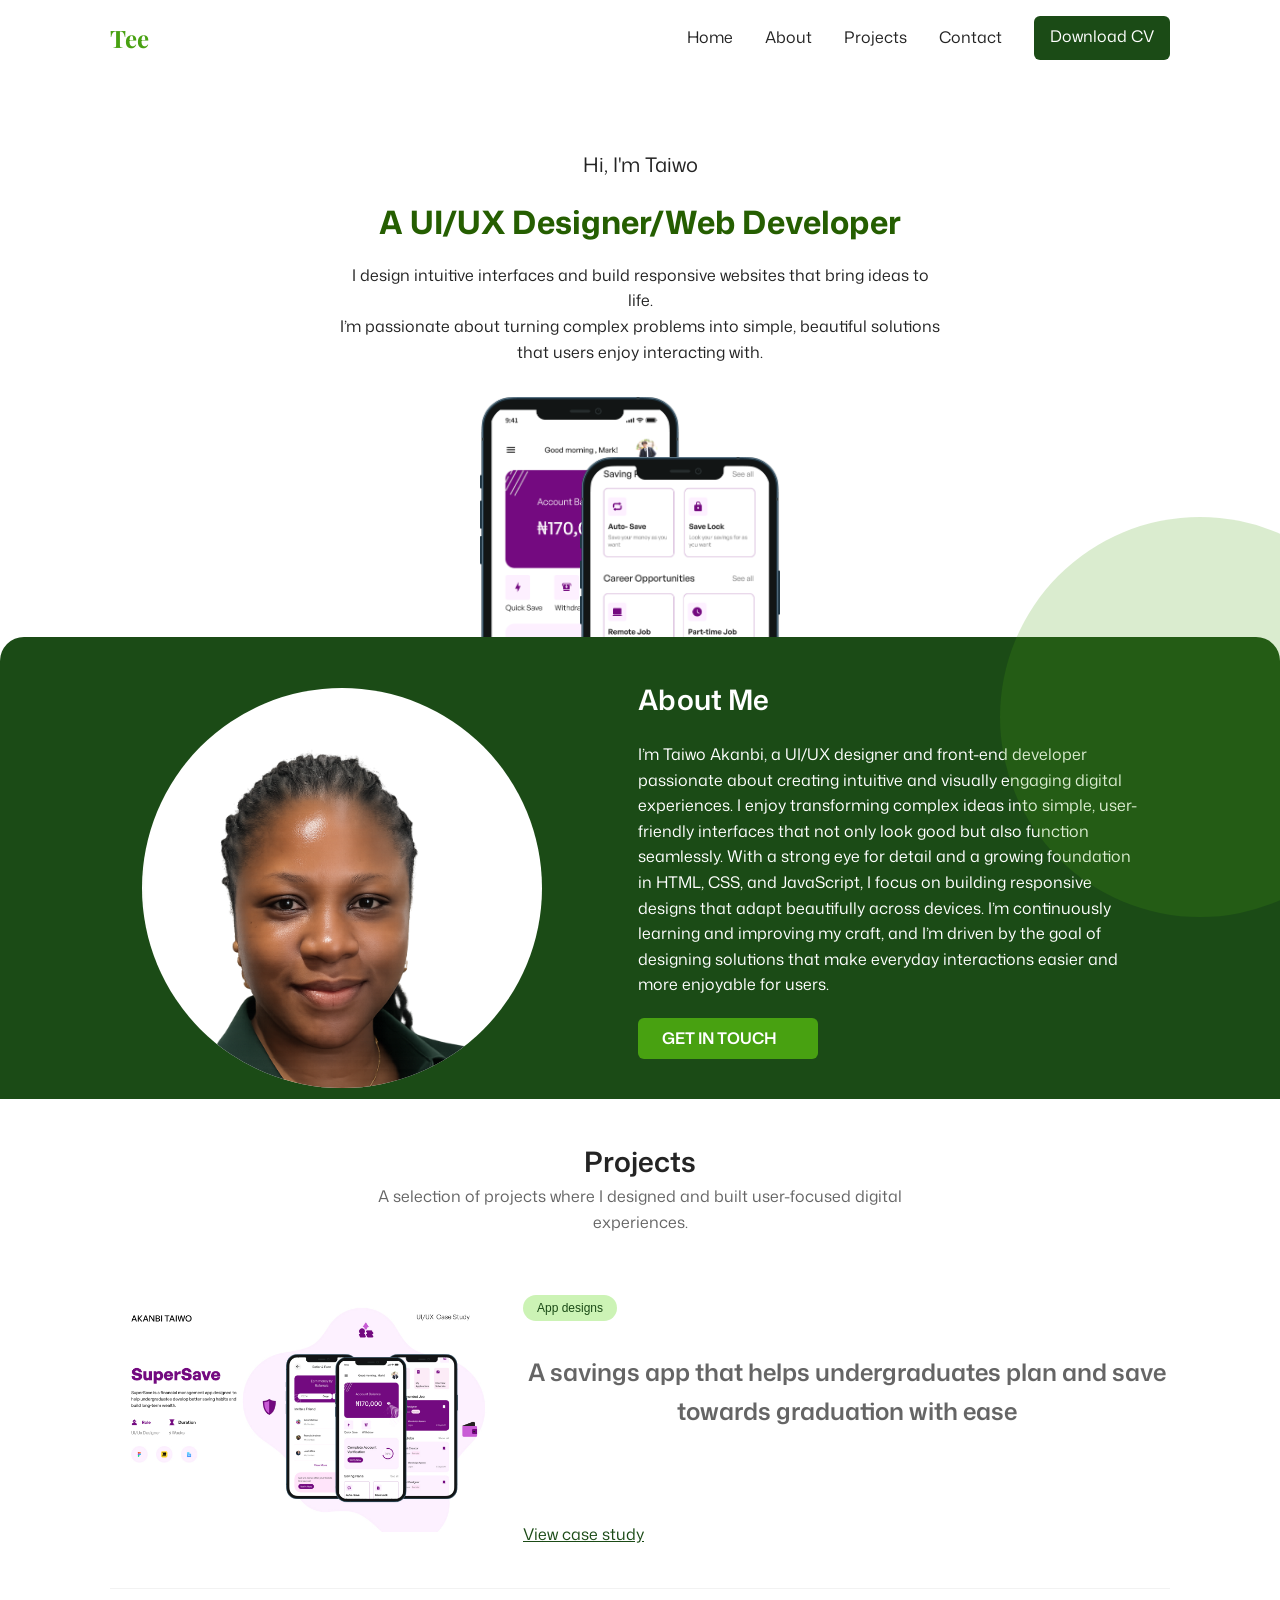
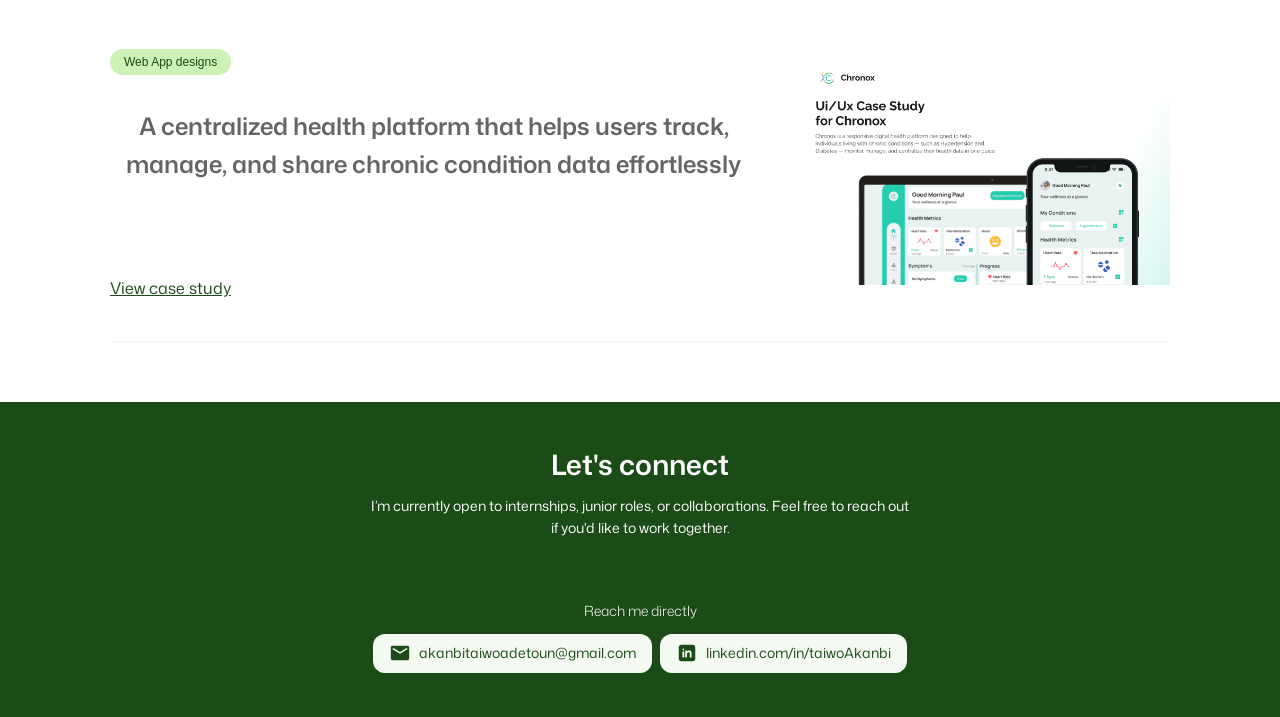
==== commit a041c355: "update I added a new project called chronox" ====
--- a/index.html
+++ b/index.html
@@ -107,8 +107,8 @@
         <div class="project">
           <h3>Projects</h3>
           <p>
-            These are the folowing projects i designed using different design
-            tools
+            A selection of projects where I designed and built user-focused
+            digital experiences.
           </p>
           <div class="projects-phase">
             <div class="project1-image">
@@ -117,9 +117,26 @@
             <div class="project-description">
               <button class="app-btn">App designs</button>
               <p class="app-title">
-                An App for undergraduate to save towards graduation
+                A savings app that helps undergraduates plan and save towards
+                graduation with ease
               </p>
               <a href="projects/supersave/index.html" target="_blank"
+                >View case study</a
+              >
+            </div>
+          </div>
+
+          <div class="projects-phase reverse">
+            <div class="project1-image">
+              <img src="images/Chronox_webapp.png" alt="Chronox Web App" />
+            </div>
+            <div class="project-description">
+              <button class="app-btn">Web App designs</button>
+              <p class="app-title">
+                A centralized health platform that helps users track, manage,
+                and share chronic condition data effortlessly
+              </p>
+              <a href="projects/chronox/index.html" target="_blank"
                 >View case study</a
               >
             </div>
--- a/css/style.css
+++ b/css/style.css
@@ -365,6 +365,16 @@
   justify-content: center;
   align-items: center;
   gap: 32px;
+  margin-bottom: 60px;
+  transition: transform 0.3s ease;
+  padding-bottom: 40px;
+  border-bottom: 1px solid rgba(0, 0, 0, 0.05);
+}
+.projects-phase:hover {
+  transform: translateY(-5px);
+}
+.projects-phase.reverse {
+  flex-direction: row-reverse;
 }
 .project1-image {
   width: 50%;
@@ -382,16 +392,18 @@
 }
 .app-btn {
   background-color: #ccf3b5;
-  width: 150px;
-  height: 50px;
+  color: var(--primary);
+  padding: 6px 14px;
   border: none;
-  border-radius: 50%;
-  color: var(--primary);
+  border-radius: 20px;
+  font-size: 12px;
+  width: fit-content;
 }
 .app-title {
   font-size: 24px;
   font-weight: 600;
-  width: 350px;
+  max-width: 45ch;
+  line-height: 1.6;
   text-align: left;
 }
 .project h3,
@@ -405,6 +417,10 @@
 }
 .project p {
   padding-bottom: 40px;
+  max-width: 60ch;
+  margin: 0 auto 20px;
+  line-height: 1.6;
+  color: var(--muted);
 }
 .project-description a {
   color: var(--primary);
@@ -533,6 +549,28 @@
     text-align: center;
     margin: 0 auto 24px;
   }
+  .projects-phase,
+  .projects-phase.reverse {
+    flex-direction: column;
+    text-align: center;
+  }
+  .project p {
+    max-width: 90%;
+    padding: 0 10px;
+  }
+
+  .project1-image {
+    width: 100%;
+  }
+
+  .project-description {
+    align-items: center;
+  }
+
+  .app-title {
+    text-align: center;
+    max-width: 90%;
+  }
 }
 
 @media (max-width: 480px) {
